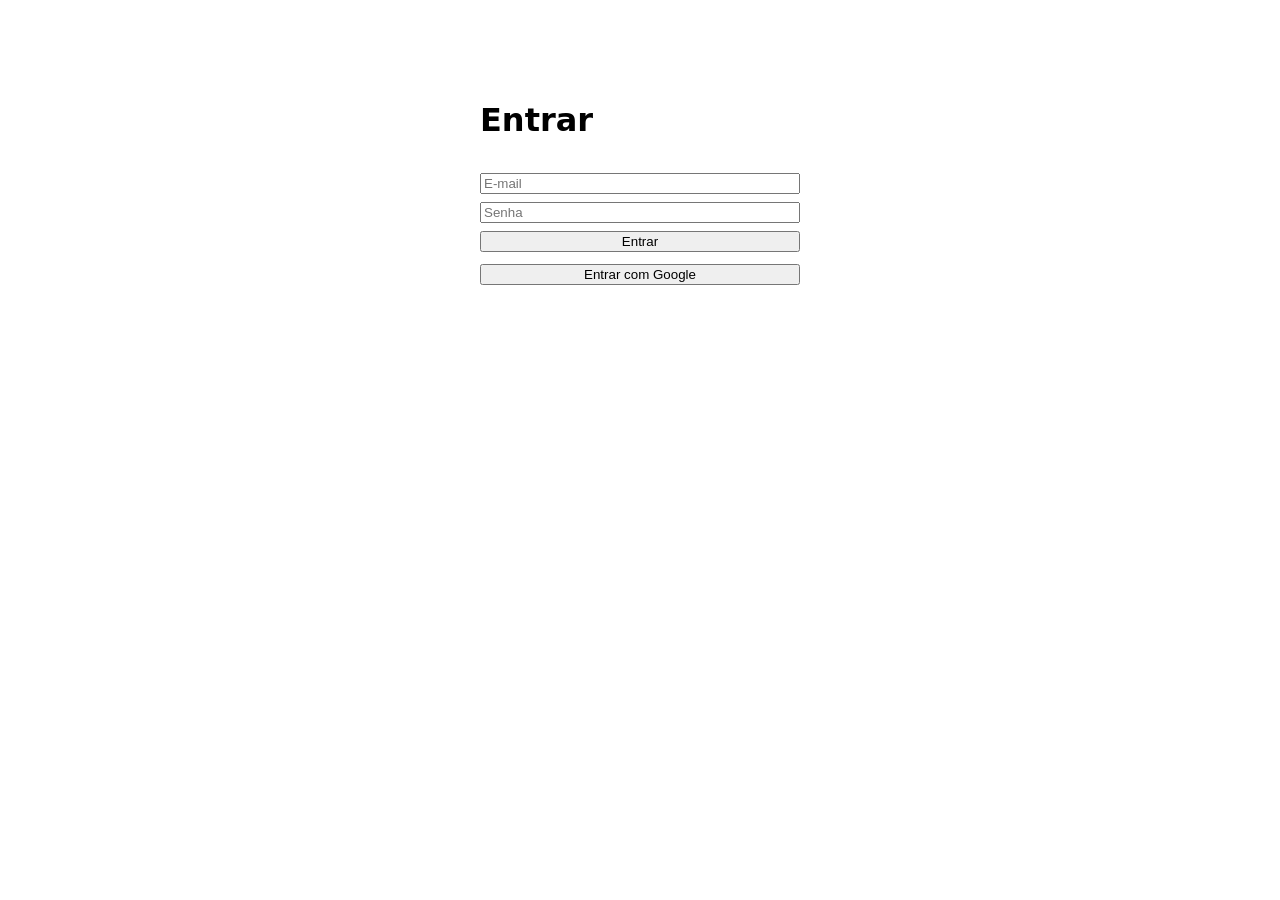
==== frontend/login.html @ 2a3ce563 "início frontend e novas implementações backend" ====
<!DOCTYPE html>
<html lang="pt-BR">
<head>
  <meta charset="UTF-8">
  <meta name="viewport" content="width=device-width, initial-scale=1">
  <title>ELLP - Entrar</title>
  <link rel="stylesheet" href="css/style.css">
</head>
<body>
  <main class="tela-login">
    <h1>Entrar</h1>

    <form id="form-login">
      <input id="email" type="email" placeholder="E-mail" required>
      <input id="senha" type="password" placeholder="Senha" required>
      <button type="submit">Entrar</button>
    </form>

    <button id="btn-google" type="button">Entrar com Google</button>

    <p id="erro" role="alert" hidden></p>
  </main>

  <script type="module" src="js/login.js"></script>
</body>
</html>
---- frontend/css/style.css ----
body { font-family: system-ui, sans-serif; margin: 0; padding: 1rem; }
[hidden] { display: none !important; }

.tela-login { max-width: 320px; margin: 4rem auto; display: grid; gap: .75rem; }
.tela-login form { display: grid; gap: .5rem; }
#erro { color: #b91c1c; margin: 0; }

.tela-jogo header { display: flex; gap: 1rem; align-items: center; margin-bottom: 1rem; }
.tela-jogo h1 { margin: 0; font-size: 1.4rem; }

.grid {
  display: grid;
  width: min(90vw, 480px);
  aspect-ratio: 1;
  gap: 2px;
  background: #334155;
  border: 2px solid #334155;
}
.celula {
  display: flex; align-items: center; justify-content: center;
  background: #e2e8f0; font-size: clamp(1.2rem, 5vw, 2rem);
}
.celula.obstaculo { background: #94a3b8; }
.celula.destino { background: #bbf7d0; }
.celula.personagem { background: #bfdbfe; }

.tela-jogo header a, .painel header a { color: #2563eb; }
.painel header { display: flex; gap: 1rem; align-items: center; margin-bottom: 1rem; }
.painel h1 { margin: 0; font-size: 1.4rem; }

.lista-fases { display: flex; flex-wrap: wrap; gap: .5rem; margin-bottom: .75rem; }
.btn-fase.ativa { outline: 2px solid #2563eb; }
#descricao-fase { margin: 0 0 .75rem; color: #475569; }

.controles {
  display: grid;
  grid-template-columns: repeat(3, 3rem);
  grid-template-areas: ". cima ." "esquerda . direita" ". baixo .";
  gap: .35rem;
  margin: 1rem 0;
}
.controles button { height: 3rem; font-size: 1.25rem; }
.c-cima { grid-area: cima; }
.c-esquerda { grid-area: esquerda; }
.c-direita { grid-area: direita; }
.c-baixo { grid-area: baixo; }

#mensagem { min-height: 1.5rem; font-weight: 600; }
.acoes { display: flex; gap: .5rem; }

.cartoes { display: flex; flex-wrap: wrap; gap: 1rem; margin-bottom: 1.5rem; }
.cartao {
  display: grid; gap: .25rem; min-width: 9rem; padding: 1rem;
  border: 1px solid #cbd5e1; border-radius: 8px; background: #f8fafc;
}
.cartao .rotulo { color: #64748b; font-size: .85rem; }
.cartao strong { font-size: 1.6rem; }

.tabela-fases { border-collapse: collapse; width: min(100%, 560px); }
.tabela-fases th, .tabela-fases td {
  text-align: left; padding: .5rem .75rem; border-bottom: 1px solid #e2e8f0;
}
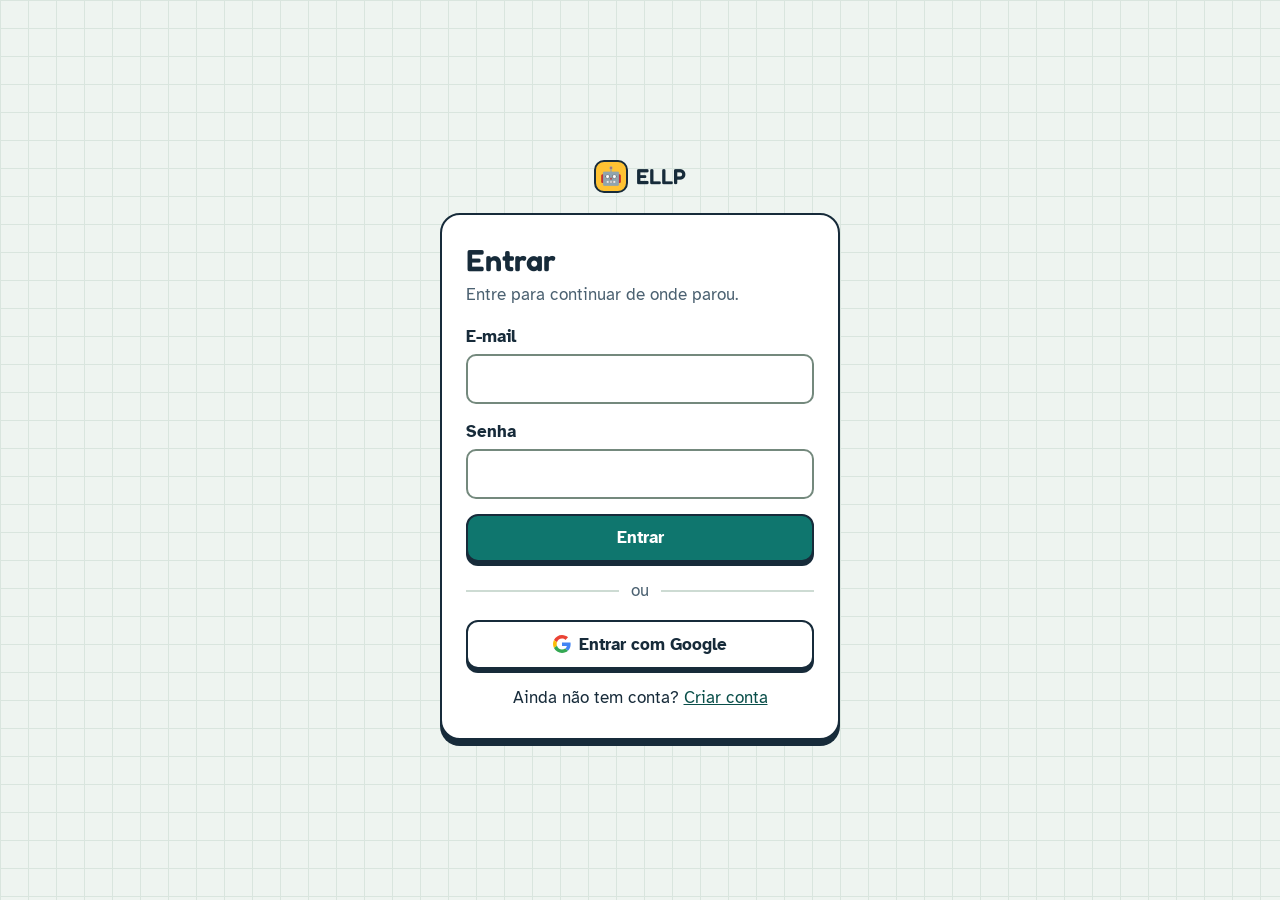
==== commit 4f19faaa: "Adiciona tela de cadastro, novo visual e histórico de tentativas" ====
--- a/frontend/login.html
+++ b/frontend/login.html
@@ -6,21 +6,40 @@
   <title>ELLP - Entrar</title>
   <link rel="stylesheet" href="css/style.css">
 </head>
-<body>
-  <main class="tela-login">
-    <h1>Entrar</h1>
+<body class="auth">
+  <a class="marca auth-marca" href="login.html"><span class="marca-icone" aria-hidden="true">🤖</span>ELLP</a>
+
+  <main class="cartao-auth tela-login">
+    <div>
+      <h1>Entrar</h1>
+      <p class="subtitulo">Entre para continuar de onde parou.</p>
+    </div>
+
+    <p id="aviso" class="alerta alerta-ok" role="status" hidden></p>
+    <p id="erro" class="alerta alerta-erro" role="alert" hidden></p>
 
     <form id="form-login">
-      <input id="email" type="email" placeholder="E-mail" required>
-      <input id="senha" type="password" placeholder="Senha" required>
-      <button type="submit">Entrar</button>
+      <div class="campo">
+        <label for="email">E-mail</label>
+        <input id="email" type="email" autocomplete="email" required>
+      </div>
+      <div class="campo">
+        <label for="senha">Senha</label>
+        <input id="senha" type="password" autocomplete="current-password" required>
+      </div>
+      <button class="btn btn-primario btn-bloco" type="submit">Entrar</button>
     </form>
 
-    <button id="btn-google" type="button">Entrar com Google</button>
+    <div class="divisor" aria-hidden="true">ou</div>
 
-    <p id="erro" role="alert" hidden></p>
+    <button id="btn-google" class="btn btn-bloco" type="button">
+      <svg width="18" height="18" viewBox="0 0 48 48" aria-hidden="true"><path fill="#EA4335" d="M24 9.5c3.54 0 6.71 1.22 9.21 3.6l6.85-6.85C35.9 2.38 30.47 0 24 0 14.62 0 6.51 5.38 2.56 13.22l7.98 6.19C12.43 13.72 17.74 9.5 24 9.5z"/><path fill="#4285F4" d="M46.98 24.55c0-1.57-.15-3.09-.38-4.55H24v9.02h12.94c-.58 2.96-2.26 5.48-4.78 7.18l7.73 6c4.51-4.18 7.09-10.36 7.09-17.65z"/><path fill="#FBBC05" d="M10.53 28.59c-.48-1.45-.76-2.99-.76-4.59s.27-3.14.76-4.59l-7.98-6.19C.92 16.46 0 20.12 0 24c0 3.88.92 7.54 2.56 10.78l7.97-6.19z"/><path fill="#34A853" d="M24 48c6.48 0 11.93-2.13 15.89-5.81l-7.73-6c-2.15 1.45-4.92 2.3-8.16 2.3-6.26 0-11.57-4.22-13.47-9.91l-7.98 6.19C6.51 42.62 14.62 48 24 48z"/></svg>
+      Entrar com Google
+    </button>
+
+    <p class="rodape-auth">Ainda não tem conta? <a href="cadastro.html">Criar conta</a></p>
   </main>
 
   <script type="module" src="js/login.js"></script>
 </body>
-</html>+</html>
--- a/frontend/css/style.css
+++ b/frontend/css/style.css
@@ -1,62 +1,280 @@
-body { font-family: system-ui, sans-serif; margin: 0; padding: 1rem; }
+/* ELLP — papel quadriculado, botões com cara de tecla */
+@import url("https://fonts.googleapis.com/css2?family=Atkinson+Hyperlegible:wght@400;700&family=Fredoka:wght@500;600&display=swap");
+
+:root {
+  color-scheme: light;
+  --tinta: #172b3a;
+  --tinta-suave: #4b6171;
+  --papel: #eef4f0;
+  --linha-papel: #d9e5de;
+  --superficie: #ffffff;
+  --borda: #cddbd3;
+  --campo-borda: #74897d;
+  --primaria: #0f766e;
+  --primaria-hover: #0c635c;
+  --primaria-escura: #0a4f4a;
+  --primaria-clara: #d9f0ea;
+  --sol: #ffc233;
+  --sol-clara: #ffe9a8;
+  --sucesso: #19632f;
+  --sucesso-fundo: #d8f3df;
+  --aviso: #7a4b00;
+  --aviso-fundo: #ffefc2;
+  --erro: #a12419;
+  --erro-fundo: #fde6e3;
+  --fonte-titulo: "Fredoka", "Trebuchet MS", system-ui, sans-serif;
+  --fonte-texto: "Atkinson Hyperlegible", system-ui, -apple-system, "Segoe UI", sans-serif;
+}
+
+*, *::before, *::after { box-sizing: border-box; }
 [hidden] { display: none !important; }
 
-.tela-login { max-width: 320px; margin: 4rem auto; display: grid; gap: .75rem; }
-.tela-login form { display: grid; gap: .5rem; }
-#erro { color: #b91c1c; margin: 0; }
-
-.tela-jogo header { display: flex; gap: 1rem; align-items: center; margin-bottom: 1rem; }
-.tela-jogo h1 { margin: 0; font-size: 1.4rem; }
-
+/* ---------- base ---------- */
+body {
+  margin: 0;
+  min-height: 100vh;
+  display: flex;
+  flex-direction: column;
+  align-items: center;
+  font-family: var(--fonte-texto);
+  font-size: 1.0625rem;
+  line-height: 1.5;
+  color: var(--tinta);
+  background-color: var(--papel);
+  background-image:
+    linear-gradient(var(--linha-papel) 1px, transparent 1px),
+    linear-gradient(90deg, var(--linha-papel) 1px, transparent 1px);
+  background-size: 28px 28px;
+}
+body.auth { justify-content: center; padding: 2rem 1rem; }
+
+h1, h2 { margin: 0; font-family: var(--fonte-titulo); font-weight: 600; line-height: 1.15; }
+a { color: var(--primaria-escura); }
+:focus-visible { outline: 3px solid var(--tinta); outline-offset: 2px; }
+#carregando { margin: auto; color: var(--tinta-suave); }
+
+/* coluna central: tudo fica alinhado ao centro da tela */
+.pagina {
+  width: min(100%, 720px);
+  padding: 1.25rem 1rem 3rem;
+  display: flex;
+  flex-direction: column;
+  align-items: center;
+  gap: 1.25rem;
+}
+
+/* ---------- barra do topo ---------- */
+.topo {
+  width: 100%;
+  display: grid;
+  grid-template-columns: auto 1fr auto;
+  align-items: center;
+  gap: .75rem;
+  padding: .5rem .75rem;
+  background: var(--superficie);
+  border: 2px solid var(--tinta);
+  border-radius: 16px;
+}
+.marca {
+  display: inline-flex; align-items: center; gap: .5rem;
+  font-family: var(--fonte-titulo); font-weight: 600; font-size: 1.35rem;
+  color: var(--tinta); text-decoration: none;
+}
+.marca-icone {
+  display: grid; place-items: center; width: 2.1rem; height: 2.1rem;
+  font-size: 1.1rem; background: var(--sol);
+  border: 2px solid var(--tinta); border-radius: 10px;
+}
+.topo-nav { display: flex; justify-content: center; gap: .25rem; }
+.topo-nav a {
+  padding: .3rem .85rem; border-radius: 999px;
+  font-weight: 700; color: var(--tinta); text-decoration: none;
+}
+.topo-nav a:hover { background: var(--primaria-clara); }
+.topo-nav a[aria-current="page"] { background: var(--primaria); color: #fff; }
+.topo-usuario { display: flex; align-items: center; gap: .35rem; color: var(--tinta-suave); }
+#nome-usuario { max-width: 9rem; overflow: hidden; text-overflow: ellipsis; white-space: nowrap; }
+
+@media (max-width: 560px) {
+  .topo { grid-template-columns: 1fr auto; }
+  .topo-nav { grid-column: 1 / -1; order: 3; }
+}
+
+/* ---------- botões ---------- */
+.btn {
+  display: inline-flex; align-items: center; justify-content: center; gap: .55rem;
+  padding: .6rem 1.2rem;
+  font: inherit; font-weight: 700; text-decoration: none;
+  color: var(--tinta); background: var(--superficie);
+  border: 2px solid var(--tinta); border-radius: 12px;
+  box-shadow: 0 4px 0 var(--tinta);
+  cursor: pointer;
+  transition: transform .08s, box-shadow .08s, background-color .12s;
+}
+.btn:hover:not(:disabled) { background: var(--primaria-clara); }
+.btn:not(:disabled):active { transform: translateY(3px); box-shadow: 0 1px 0 var(--tinta); }
+.btn:disabled { opacity: .55; cursor: not-allowed; }
+.btn-primario { color: #fff; background: var(--primaria); }
+.btn-primario:hover:not(:disabled) { background: var(--primaria-hover); }
+.btn-bloco { width: 100%; }
+.btn-discreto { padding: .3rem .8rem; background: transparent; border-color: transparent; box-shadow: none; }
+.btn-discreto:not(:disabled):active { transform: none; box-shadow: none; }
+
+/* ---------- formulários (login e cadastro) ---------- */
+.auth-marca { margin-bottom: 1.25rem; }
+.cartao-auth {
+  width: min(100%, 400px);
+  display: grid; gap: 1rem;
+  padding: 1.75rem 1.5rem;
+  background: var(--superficie);
+  border: 2px solid var(--tinta); border-radius: 20px;
+  box-shadow: 0 6px 0 var(--tinta);
+}
+.cartao-auth h1 { font-size: 1.9rem; }
+.subtitulo { margin: .25rem 0 0; color: var(--tinta-suave); }
+.cartao-auth form { display: grid; gap: .9rem; }
+.campo { display: grid; gap: .3rem; }
+.campo label { font-weight: 700; }
+.campo input {
+  width: 100%; padding: .65rem .8rem;
+  font: inherit; color: var(--tinta); background: #fff;
+  border: 2px solid var(--campo-borda); border-radius: 10px;
+}
+.campo input:focus { border-color: var(--primaria); }
+.ajuda { font-size: .9rem; color: var(--tinta-suave); }
+.divisor { display: flex; align-items: center; gap: .75rem; color: var(--tinta-suave); }
+.divisor::before, .divisor::after { content: ""; flex: 1; height: 2px; background: var(--borda); }
+.rodape-auth { margin: 0; text-align: center; }
+
+.alerta { margin: 0; padding: .65rem .85rem; border-radius: 10px; font-weight: 700; }
+.alerta-erro { color: var(--erro); background: var(--erro-fundo); }
+.alerta-ok { color: var(--sucesso); background: var(--sucesso-fundo); }
+
+/* ---------- jogo ---------- */
+.lista-fases { display: flex; flex-wrap: wrap; justify-content: center; gap: .5rem; }
+.btn-fase {
+  padding: .4rem .9rem;
+  font: inherit; font-weight: 700; color: var(--tinta);
+  background: var(--superficie);
+  border: 2px solid var(--tinta); border-radius: 999px;
+  cursor: pointer;
+}
+.btn-fase:hover:not(:disabled) { background: var(--primaria-clara); }
+.btn-fase.ativa { color: #fff; background: var(--primaria); }
+.btn-fase:disabled {
+  color: var(--tinta-suave); background: transparent;
+  border-style: dashed; border-color: var(--tinta-suave); cursor: not-allowed;
+}
+
+.fase-cabecalho { max-width: 34rem; text-align: center; }
+.fase-cabecalho h1 { font-size: clamp(1.6rem, 5vw, 2.2rem); }
+#descricao-fase { margin: .35rem 0 0; color: var(--tinta-suave); }
+
+/* o grid é a peça principal da tela */
 .grid {
   display: grid;
-  width: min(90vw, 480px);
+  grid-auto-rows: 1fr;
+  gap: 1px;
+  width: min(100%, 460px);
   aspect-ratio: 1;
-  gap: 2px;
-  background: #334155;
-  border: 2px solid #334155;
+  overflow: hidden;
+  background: #a9bbb1;
+  border: 3px solid var(--tinta); border-radius: 14px;
+  box-shadow: 0 6px 0 var(--tinta);
 }
 .celula {
   display: flex; align-items: center; justify-content: center;
-  background: #e2e8f0; font-size: clamp(1.2rem, 5vw, 2rem);
-}
-.celula.obstaculo { background: #94a3b8; }
-.celula.destino { background: #bbf7d0; }
-.celula.personagem { background: #bfdbfe; }
-
-.tela-jogo header a, .painel header a { color: #2563eb; }
-.painel header { display: flex; gap: 1rem; align-items: center; margin-bottom: 1rem; }
-.painel h1 { margin: 0; font-size: 1.4rem; }
-
-.lista-fases { display: flex; flex-wrap: wrap; gap: .5rem; margin-bottom: .75rem; }
-.btn-fase.ativa { outline: 2px solid #2563eb; }
-#descricao-fase { margin: 0 0 .75rem; color: #475569; }
-
+  font-size: clamp(1.4rem, 7vw, 2.4rem); line-height: 1;
+  background: #fbfdfc;
+}
+.celula.obstaculo { background: #c6d1d8; }
+.celula.destino { background: var(--sucesso-fundo); }
+.celula.personagem {
+  background: var(--sol-clara);
+  box-shadow: inset 0 0 0 3px var(--sol);
+  animation: pop .16s ease-out;
+}
+@keyframes pop { from { transform: scale(.8); } to { transform: scale(1); } }
+.grid.tremer { animation: tremer .3s; }
+@keyframes tremer {
+  20%, 60% { transform: translateX(-5px); }
+  40%, 80% { transform: translateX(5px); }
+}
+
+/* setas com cara de tecla */
 .controles {
   display: grid;
-  grid-template-columns: repeat(3, 3rem);
+  grid-template-columns: repeat(3, 3.6rem);
   grid-template-areas: ". cima ." "esquerda . direita" ". baixo .";
-  gap: .35rem;
-  margin: 1rem 0;
-}
-.controles button { height: 3rem; font-size: 1.25rem; }
+  gap: .5rem;
+  margin-top: .25rem;
+}
+.tecla { width: 3.6rem; height: 3.6rem; padding: 0; font-size: 1.6rem; border-radius: 14px; }
 .c-cima { grid-area: cima; }
 .c-esquerda { grid-area: esquerda; }
 .c-direita { grid-area: direita; }
 .c-baixo { grid-area: baixo; }
-
-#mensagem { min-height: 1.5rem; font-weight: 600; }
-.acoes { display: flex; gap: .5rem; }
-
-.cartoes { display: flex; flex-wrap: wrap; gap: 1rem; margin-bottom: 1.5rem; }
-.cartao {
-  display: grid; gap: .25rem; min-width: 9rem; padding: 1rem;
-  border: 1px solid #cbd5e1; border-radius: 8px; background: #f8fafc;
-}
-.cartao .rotulo { color: #64748b; font-size: .85rem; }
-.cartao strong { font-size: 1.6rem; }
-
-.tabela-fases { border-collapse: collapse; width: min(100%, 560px); }
-.tabela-fases th, .tabela-fases td {
-  text-align: left; padding: .5rem .75rem; border-bottom: 1px solid #e2e8f0;
-}+.dica { margin: 0; font-size: .95rem; color: var(--tinta-suave); text-align: center; }
+
+#mensagem {
+  min-height: 2.6rem; margin: 0; padding: .4rem .9rem;
+  display: flex; align-items: center; justify-content: center;
+  font-weight: 700; text-align: center; border-radius: 999px;
+}
+#mensagem:not(:empty) { background: var(--primaria-clara); }
+#mensagem[data-tipo="erro"] { color: var(--erro); background: var(--erro-fundo); }
+#mensagem[data-tipo="sucesso"] { color: var(--sucesso); background: var(--sucesso-fundo); }
+.acoes { display: flex; flex-wrap: wrap; justify-content: center; gap: .75rem; }
+
+/* ---------- painel de desempenho ---------- */
+.painel-titulo { font-size: clamp(1.6rem, 5vw, 2.2rem); text-align: center; }
+.caixa {
+  width: 100%; overflow: hidden;
+  background: var(--superficie);
+  border: 2px solid var(--tinta); border-radius: 16px;
+}
+.resumo-itens { display: grid; grid-template-columns: repeat(3, 1fr); }
+.resumo-item { display: grid; gap: .1rem; padding: 1rem .5rem; text-align: center; }
+.resumo-item + .resumo-item { border-left: 2px solid var(--borda); }
+.resumo-item strong {
+  font-family: var(--fonte-titulo); font-weight: 600; line-height: 1.1;
+  font-size: clamp(1.3rem, 5vw, 1.9rem);
+}
+.resumo-item .rotulo { order: 2; font-size: .95rem; color: var(--tinta-suave); }
+.barra {
+  height: .9rem; margin: 0 1rem 1rem; overflow: hidden;
+  background: var(--primaria-clara);
+  border: 2px solid var(--tinta); border-radius: 999px;
+}
+.barra > span { display: block; width: 0; height: 100%; background: var(--primaria); transition: width .5s ease-out; }
+
+.secao { width: 100%; display: grid; gap: .6rem; }
+.secao h2 { font-size: 1.35rem; }
+.nota { margin: 0; font-size: .95rem; color: var(--tinta-suave); }
+
+.tabela-rolagem {
+  overflow-x: auto;
+  background: var(--superficie);
+  border: 2px solid var(--tinta); border-radius: 16px;
+}
+.tabela { width: 100%; border-collapse: collapse; }
+.tabela th, .tabela td { padding: .6rem .9rem; text-align: left; white-space: nowrap; border-bottom: 1px solid var(--borda); }
+.tabela th { font-weight: 700; background: var(--primaria-clara); }
+.tabela tbody tr:last-child td { border-bottom: 0; }
+.tabela .num { text-align: right; font-variant-numeric: tabular-nums; }
+
+.selo { display: inline-block; padding: .1rem .65rem; font-size: .9rem; font-weight: 700; border-radius: 999px; }
+.selo-ok { color: var(--sucesso); background: var(--sucesso-fundo); }
+.selo-pendente { color: var(--tinta-suave); background: #e6ede9; }
+.selo-parcial { color: var(--aviso); background: var(--aviso-fundo); }
+
+.vazio {
+  margin: 0; padding: 1.25rem; text-align: center; color: var(--tinta-suave);
+  background: var(--superficie);
+  border: 2px dashed var(--tinta-suave); border-radius: 16px;
+}
+
+@media (prefers-reduced-motion: reduce) {
+  .celula.personagem, .grid.tremer { animation: none; }
+  .btn, .barra > span { transition: none; }
+}
